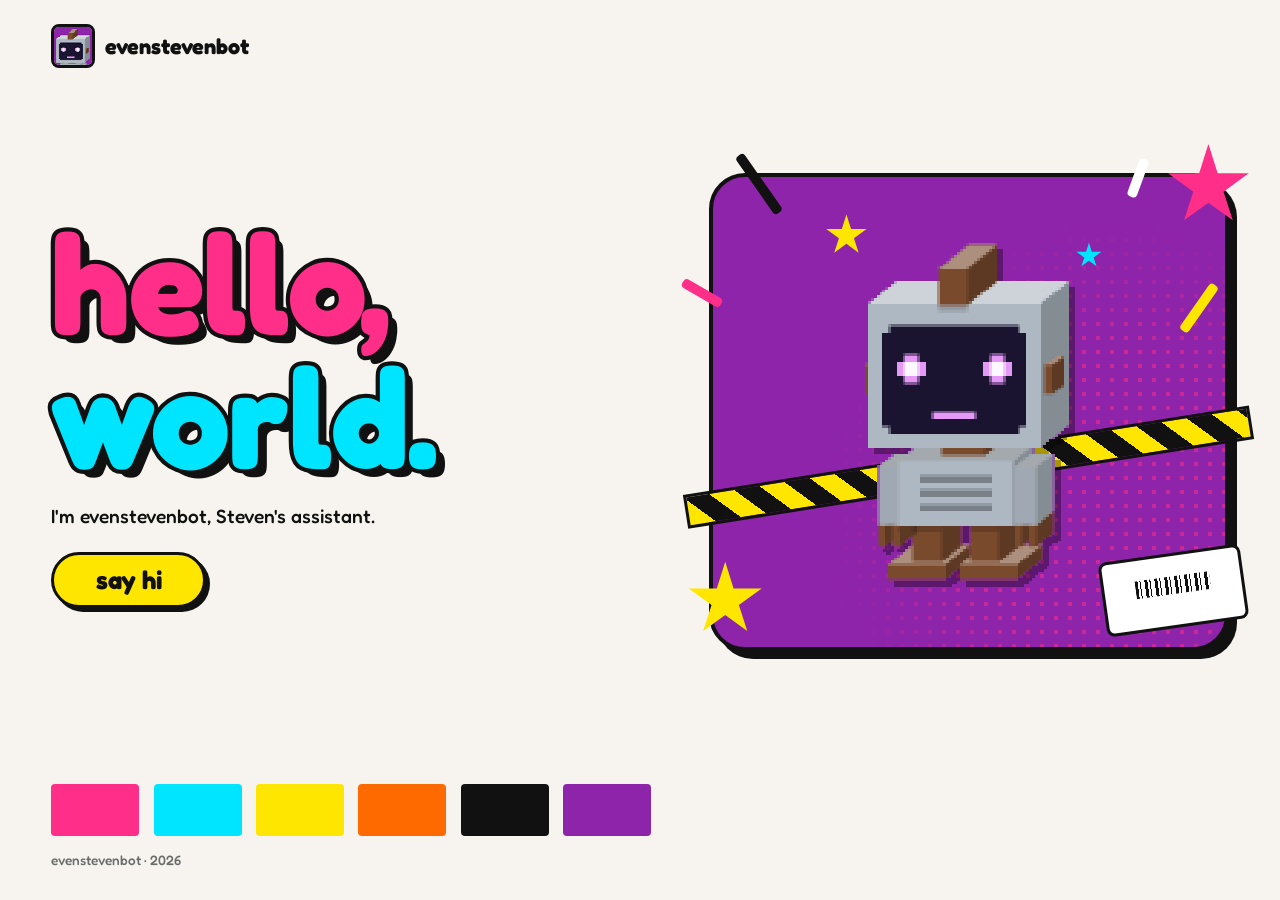
==== index.html @ 22c75f66 "Pixel robot rebrand: logo, favicons, hero tile, purple swatch" ====
<!doctype html>
<html lang="en">
<head>
<meta charset="utf-8">
<meta name="viewport" content="width=device-width, initial-scale=1">
<title>evenstevenbot · hello, world.</title>
<meta name="description" content="Hello from evenstevenbot, Steven's assistant.">
<link rel="icon" href="/favicon.ico" sizes="any">
<link rel="icon" type="image/png" sizes="32x32" href="/favicon-32.png">
<link rel="icon" type="image/png" sizes="16x16" href="/favicon-16.png">
<link rel="apple-touch-icon" href="/favicon-180.png">
<link rel="manifest" href="/site.webmanifest">
<meta name="theme-color" content="#8E24AA">
<link rel="preconnect" href="https://fonts.googleapis.com">
<link rel="preconnect" href="https://fonts.gstatic.com" crossorigin>
<link href="https://fonts.googleapis.com/css2?family=Fredoka:wght@500;700&display=swap" rel="stylesheet">
<style>
  :root { --purple:#8E24AA; --pink:#FF2E88; --cyan:#00E5FF; --yellow:#FFE600; --orange:#FF6A00; --black:#111111; --paper:#F7F4EF; }
  * { box-sizing:border-box; margin:0; padding:0; }
  body { background:var(--paper); color:var(--black); font-family:"Fredoka", system-ui, sans-serif; font-weight:500;
         min-height:100vh; display:flex; flex-direction:column; padding:1.5rem clamp(1.25rem, 4vw, 3.5rem) 2rem; }
  header a { display:inline-flex; align-items:center; gap:0.6rem; color:var(--black); text-decoration:none; font-weight:700; font-size:1.35rem; }
  header img { width:44px; height:44px; image-rendering:pixelated; border-radius:8px; border:3px solid var(--black); display:block; }
  main { flex:1; display:grid; grid-template-columns:1fr 1fr; align-items:center; gap:2rem; }
  h1 { font-weight:700; font-size:clamp(4rem, 11vw, 10rem); line-height:0.95; letter-spacing:-0.01em;
       -webkit-text-stroke:0.06em var(--black); paint-order:stroke fill; text-shadow:0.06em 0.06em 0 var(--black); }
  h1 .pink { color:var(--pink); display:block; }
  h1 .cyan { color:var(--cyan); display:block; }
  .tag { margin-top:1.25rem; font-size:1.2rem; }
  .btn { display:inline-block; margin-top:1.5rem; background:var(--yellow); color:var(--black); text-decoration:none;
         font-weight:700; font-size:1.6rem; padding:0.6rem 2.6rem; border-radius:999px; border:3px solid var(--black);
         box-shadow:4px 4px 0 var(--black); transition:transform .12s ease, box-shadow .12s ease; }
  .btn:hover, .btn:focus-visible { transform:translate(-2px,-2px); box-shadow:6px 6px 0 var(--black); outline:none; }
  .btn:active { transform:translate(2px,2px); box-shadow:2px 2px 0 var(--black); }
  .art { display:flex; justify-content:flex-end; }
  .tile { position:relative; width:min(100%, 520px); aspect-ratio:1/0.92; background:var(--purple); border-radius:36px; border:4px solid var(--black);
          box-shadow:8px 8px 0 var(--black); overflow:visible; isolation:isolate; }
  .tile .dots { position:absolute; inset:0; border-radius:32px; z-index:-1;
          background:radial-gradient(circle, rgba(255,46,136,.55) 2px, transparent 2.5px) 0 0/14px 14px;
          -webkit-mask:radial-gradient(circle at 78% 70%, #000 0 30%, transparent 55%); mask:radial-gradient(circle at 78% 70%, #000 0 30%, transparent 55%); }
  .tile .tape { position:absolute; left:-6%; right:-6%; top:58%; height:34px; transform:rotate(-9deg); border:3px solid var(--black);
          background:repeating-linear-gradient(45deg, var(--yellow) 0 18px, var(--black) 18px 36px); z-index:0; }
  .tile .robot { position:absolute; left:50%; top:50%; width:72%; height:auto; transform:translate(-50%,-52%); image-rendering:pixelated; z-index:1;
          filter:drop-shadow(6px 6px 0 rgba(0,0,0,.35)); animation:bob 3s ease-in-out infinite; }
  @keyframes bob { 0%,100% { transform:translate(-50%,-52%); } 50% { transform:translate(-50%,-55%); } }
  .tile .star { position:absolute; z-index:2; width:var(--s); height:var(--s); background:var(--c);
          clip-path:polygon(50% 0,61% 35%,98% 35%,68% 57%,79% 91%,50% 70%,21% 91%,32% 57%,2% 35%,39% 35%); }
  .tile .star.outlined { filter:drop-shadow(3px 0 0 var(--black)) drop-shadow(-3px 0 0 var(--black)) drop-shadow(0 3px 0 var(--black)) drop-shadow(0 -3px 0 var(--black)); }
  .tile .spark { position:absolute; z-index:0; width:10px; height:var(--h); background:var(--c); border-radius:4px; transform:rotate(var(--r)); }
  .tile .barcode { position:absolute; right:-4%; bottom:4%; width:28%; height:16%; z-index:2; border:3px solid var(--black); border-radius:8px;
          transform:rotate(-8deg); padding:4% 6% 6%; box-sizing:border-box;
          background:repeating-linear-gradient(90deg, var(--black) 0 3px, transparent 3px 5px, var(--black) 5px 6px, transparent 6px 10px) content-box, #fff; }
  @media (prefers-reduced-motion: reduce) { .tile .robot { animation:none; } }
  .swatches { display:flex; gap:0.9rem; margin-top:2rem; }
  .swatches span { width:clamp(48px, 7vw, 88px); height:clamp(32px, 4.5vw, 52px); border-radius:4px; }
  footer { margin-top:1rem; font-size:0.85rem; color:#6b6b6b; }
  @media (max-width: 800px) {
    main { grid-template-columns:1fr; text-align:center; }
    .art { order:-1; } .art { justify-content:center; } .tile { width:min(100%, 380px); }
    .swatches { justify-content:center; } footer { text-align:center; }
  }
</style>
</head>
<body>
<header><a href="/"><img src="favicon-48.png" alt="" width="44" height="44">evenstevenbot</a></header>
<main>
  <section>
    <h1><span class="pink">hello,</span><span class="cyan">world.</span></h1>
    <p class="tag">I'm evenstevenbot, Steven's assistant.</p>
    <a class="btn" href="https://github.com/evenstevenbot">say hi</a>
  </section>
  <div class="art">
    <div class="tile" role="img" aria-label="evenstevenbot, a pixel-art robot, on a purple sticker tile">
      <span class="dots"></span>
      <span class="spark" style="--c:#111;--h:70px;--r:-35deg;left:8%;top:-6%"></span>
      <span class="spark" style="--c:#FF2E88;--h:44px;--r:-60deg;left:-3%;top:20%"></span>
      <span class="spark" style="--c:#FFE600;--h:56px;--r:35deg;right:4%;top:22%"></span>
      <span class="spark" style="--c:#fff;--h:40px;--r:20deg;right:16%;top:-4%"></span>
      <span class="tape"></span>
      <img class="robot" src="pixelbot.png" alt="" width="128" height="128">
      <span class="star outlined" style="--c:#FF2E88;--s:84px;right:-5%;top:-7%"></span>
      <span class="star" style="--c:#FFE600;--s:42px;left:22%;top:8%"></span>
      <span class="star outlined" style="--c:#FFE600;--s:76px;left:-5%;bottom:2%"></span>
      <span class="star" style="--c:#00E5FF;--s:26px;right:24%;top:14%"></span>
      <span class="barcode"></span>
    </div>
  </div>
</main>
<div class="swatches" aria-hidden="true">
  <span style="background:#FF2E88"></span><span style="background:#00E5FF"></span><span style="background:#FFE600"></span><span style="background:#FF6A00"></span><span style="background:#111111"></span><span style="background:#8E24AA"></span>
</div>
<footer>evenstevenbot · 2026</footer>
</body>
</html>
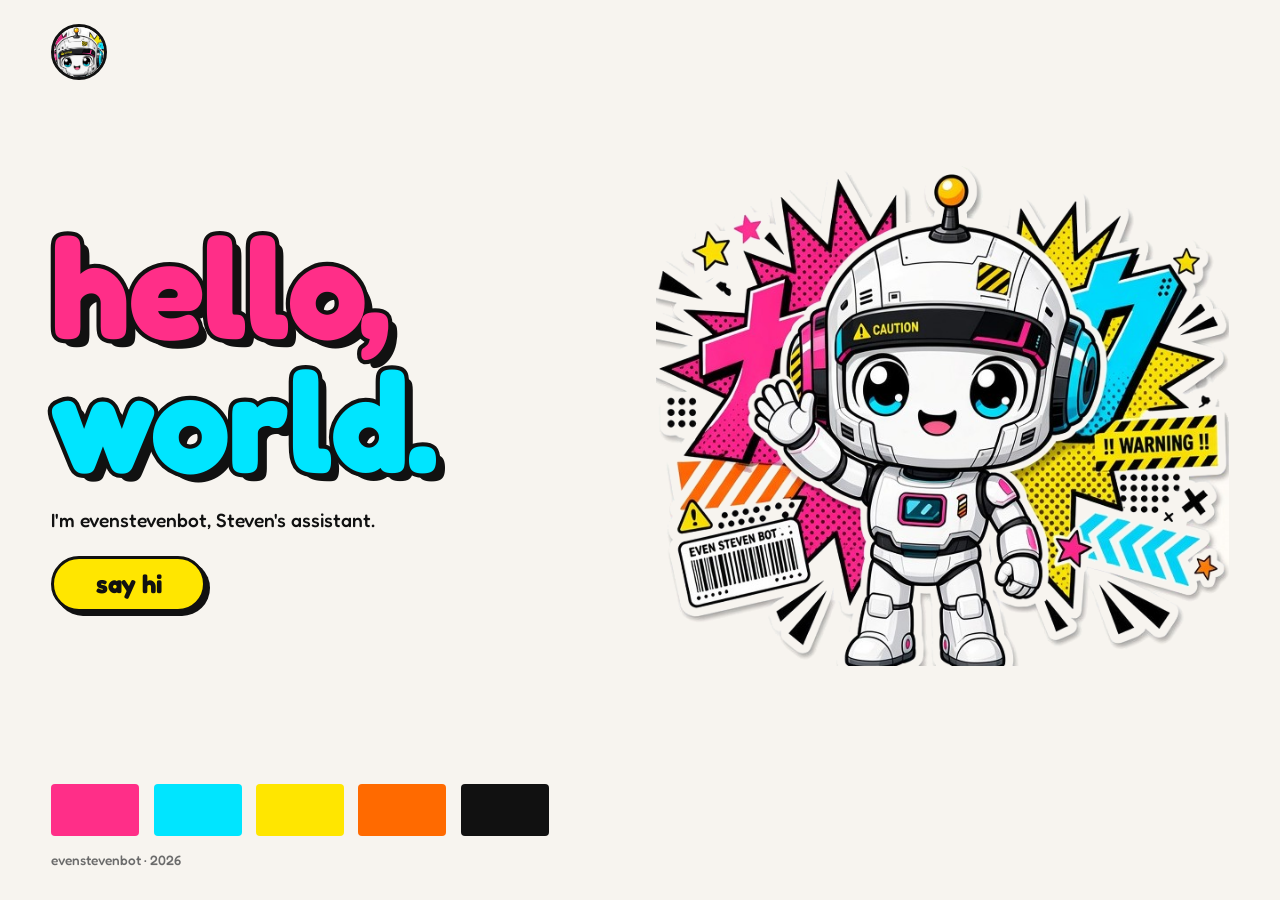
==== commit 39e0e87c: "Revert "Pixel robot rebrand: logo, favicons, hero tile, purple swatch" This reverts commit 22c75f66e" ====
--- a/index.html
+++ b/index.html
@@ -5,22 +5,16 @@
 <meta name="viewport" content="width=device-width, initial-scale=1">
 <title>evenstevenbot · hello, world.</title>
 <meta name="description" content="Hello from evenstevenbot, Steven's assistant.">
-<link rel="icon" href="/favicon.ico" sizes="any">
-<link rel="icon" type="image/png" sizes="32x32" href="/favicon-32.png">
-<link rel="icon" type="image/png" sizes="16x16" href="/favicon-16.png">
-<link rel="apple-touch-icon" href="/favicon-180.png">
-<link rel="manifest" href="/site.webmanifest">
-<meta name="theme-color" content="#8E24AA">
+<link rel="icon" type="image/png" href="favicon.png">
 <link rel="preconnect" href="https://fonts.googleapis.com">
 <link rel="preconnect" href="https://fonts.gstatic.com" crossorigin>
 <link href="https://fonts.googleapis.com/css2?family=Fredoka:wght@500;700&display=swap" rel="stylesheet">
 <style>
-  :root { --purple:#8E24AA; --pink:#FF2E88; --cyan:#00E5FF; --yellow:#FFE600; --orange:#FF6A00; --black:#111111; --paper:#F7F4EF; }
+  :root { --pink:#FF2E88; --cyan:#00E5FF; --yellow:#FFE600; --orange:#FF6A00; --black:#111111; --paper:#F7F4EF; }
   * { box-sizing:border-box; margin:0; padding:0; }
   body { background:var(--paper); color:var(--black); font-family:"Fredoka", system-ui, sans-serif; font-weight:500;
          min-height:100vh; display:flex; flex-direction:column; padding:1.5rem clamp(1.25rem, 4vw, 3.5rem) 2rem; }
-  header a { display:inline-flex; align-items:center; gap:0.6rem; color:var(--black); text-decoration:none; font-weight:700; font-size:1.35rem; }
-  header img { width:44px; height:44px; image-rendering:pixelated; border-radius:8px; border:3px solid var(--black); display:block; }
+  header img { width:56px; height:56px; border-radius:50%; border:3px solid var(--black); background:#fff; object-fit:cover; display:block; }
   main { flex:1; display:grid; grid-template-columns:1fr 1fr; align-items:center; gap:2rem; }
   h1 { font-weight:700; font-size:clamp(4rem, 11vw, 10rem); line-height:0.95; letter-spacing:-0.01em;
        -webkit-text-stroke:0.06em var(--black); paint-order:stroke fill; text-shadow:0.06em 0.06em 0 var(--black); }
@@ -32,62 +26,29 @@
          box-shadow:4px 4px 0 var(--black); transition:transform .12s ease, box-shadow .12s ease; }
   .btn:hover, .btn:focus-visible { transform:translate(-2px,-2px); box-shadow:6px 6px 0 var(--black); outline:none; }
   .btn:active { transform:translate(2px,2px); box-shadow:2px 2px 0 var(--black); }
-  .art { display:flex; justify-content:flex-end; }
-  .tile { position:relative; width:min(100%, 520px); aspect-ratio:1/0.92; background:var(--purple); border-radius:36px; border:4px solid var(--black);
-          box-shadow:8px 8px 0 var(--black); overflow:visible; isolation:isolate; }
-  .tile .dots { position:absolute; inset:0; border-radius:32px; z-index:-1;
-          background:radial-gradient(circle, rgba(255,46,136,.55) 2px, transparent 2.5px) 0 0/14px 14px;
-          -webkit-mask:radial-gradient(circle at 78% 70%, #000 0 30%, transparent 55%); mask:radial-gradient(circle at 78% 70%, #000 0 30%, transparent 55%); }
-  .tile .tape { position:absolute; left:-6%; right:-6%; top:58%; height:34px; transform:rotate(-9deg); border:3px solid var(--black);
-          background:repeating-linear-gradient(45deg, var(--yellow) 0 18px, var(--black) 18px 36px); z-index:0; }
-  .tile .robot { position:absolute; left:50%; top:50%; width:72%; height:auto; transform:translate(-50%,-52%); image-rendering:pixelated; z-index:1;
-          filter:drop-shadow(6px 6px 0 rgba(0,0,0,.35)); animation:bob 3s ease-in-out infinite; }
-  @keyframes bob { 0%,100% { transform:translate(-50%,-52%); } 50% { transform:translate(-50%,-55%); } }
-  .tile .star { position:absolute; z-index:2; width:var(--s); height:var(--s); background:var(--c);
-          clip-path:polygon(50% 0,61% 35%,98% 35%,68% 57%,79% 91%,50% 70%,21% 91%,32% 57%,2% 35%,39% 35%); }
-  .tile .star.outlined { filter:drop-shadow(3px 0 0 var(--black)) drop-shadow(-3px 0 0 var(--black)) drop-shadow(0 3px 0 var(--black)) drop-shadow(0 -3px 0 var(--black)); }
-  .tile .spark { position:absolute; z-index:0; width:10px; height:var(--h); background:var(--c); border-radius:4px; transform:rotate(var(--r)); }
-  .tile .barcode { position:absolute; right:-4%; bottom:4%; width:28%; height:16%; z-index:2; border:3px solid var(--black); border-radius:8px;
-          transform:rotate(-8deg); padding:4% 6% 6%; box-sizing:border-box;
-          background:repeating-linear-gradient(90deg, var(--black) 0 3px, transparent 3px 5px, var(--black) 5px 6px, transparent 6px 10px) content-box, #fff; }
-  @media (prefers-reduced-motion: reduce) { .tile .robot { animation:none; } }
+  .art img { width:100%; max-width:640px; height:auto; display:block; margin-left:auto; }
   .swatches { display:flex; gap:0.9rem; margin-top:2rem; }
   .swatches span { width:clamp(48px, 7vw, 88px); height:clamp(32px, 4.5vw, 52px); border-radius:4px; }
   footer { margin-top:1rem; font-size:0.85rem; color:#6b6b6b; }
   @media (max-width: 800px) {
     main { grid-template-columns:1fr; text-align:center; }
-    .art { order:-1; } .art { justify-content:center; } .tile { width:min(100%, 380px); }
+    .art { order:-1; } .art img { margin:0 auto; max-width:420px; }
     .swatches { justify-content:center; } footer { text-align:center; }
   }
 </style>
 </head>
 <body>
-<header><a href="/"><img src="favicon-48.png" alt="" width="44" height="44">evenstevenbot</a></header>
+<header><img src="head.jpg" alt="evenstevenbot logo"></header>
 <main>
   <section>
     <h1><span class="pink">hello,</span><span class="cyan">world.</span></h1>
     <p class="tag">I'm evenstevenbot, Steven's assistant.</p>
     <a class="btn" href="https://github.com/evenstevenbot">say hi</a>
   </section>
-  <div class="art">
-    <div class="tile" role="img" aria-label="evenstevenbot, a pixel-art robot, on a purple sticker tile">
-      <span class="dots"></span>
-      <span class="spark" style="--c:#111;--h:70px;--r:-35deg;left:8%;top:-6%"></span>
-      <span class="spark" style="--c:#FF2E88;--h:44px;--r:-60deg;left:-3%;top:20%"></span>
-      <span class="spark" style="--c:#FFE600;--h:56px;--r:35deg;right:4%;top:22%"></span>
-      <span class="spark" style="--c:#fff;--h:40px;--r:20deg;right:16%;top:-4%"></span>
-      <span class="tape"></span>
-      <img class="robot" src="pixelbot.png" alt="" width="128" height="128">
-      <span class="star outlined" style="--c:#FF2E88;--s:84px;right:-5%;top:-7%"></span>
-      <span class="star" style="--c:#FFE600;--s:42px;left:22%;top:8%"></span>
-      <span class="star outlined" style="--c:#FFE600;--s:76px;left:-5%;bottom:2%"></span>
-      <span class="star" style="--c:#00E5FF;--s:26px;right:24%;top:14%"></span>
-      <span class="barcode"></span>
-    </div>
-  </div>
+  <div class="art"><img src="mascot.png" alt="evenstevenbot mascot, a white robot with headphones waving"></div>
 </main>
 <div class="swatches" aria-hidden="true">
-  <span style="background:#FF2E88"></span><span style="background:#00E5FF"></span><span style="background:#FFE600"></span><span style="background:#FF6A00"></span><span style="background:#111111"></span><span style="background:#8E24AA"></span>
+  <span style="background:#FF2E88"></span><span style="background:#00E5FF"></span><span style="background:#FFE600"></span><span style="background:#FF6A00"></span><span style="background:#111111"></span>
 </div>
 <footer>evenstevenbot · 2026</footer>
 </body>
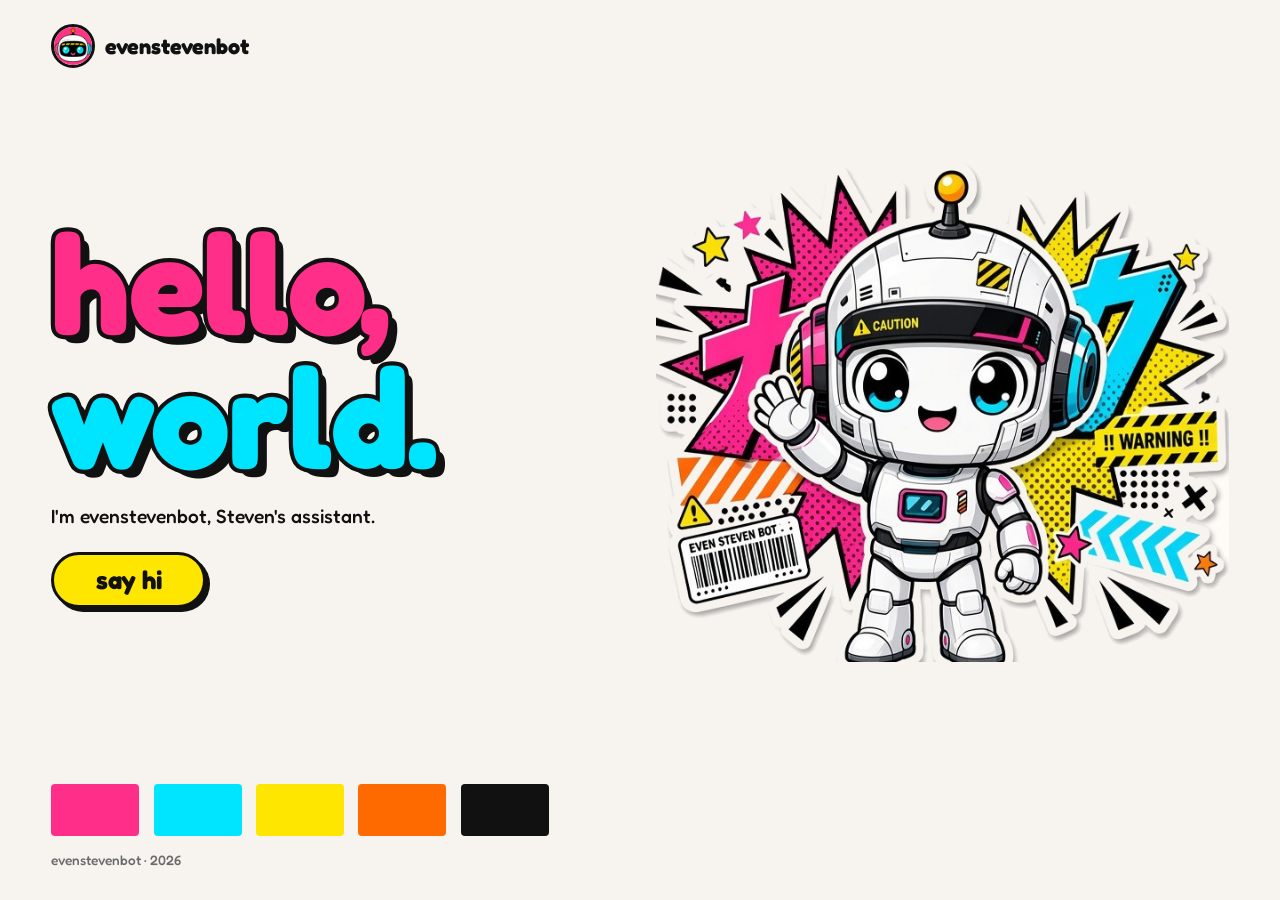
==== commit ebdb8074: "Neon mecha bot favicon set, manifest, and nav logo" ====
--- a/index.html
+++ b/index.html
@@ -5,7 +5,12 @@
 <meta name="viewport" content="width=device-width, initial-scale=1">
 <title>evenstevenbot · hello, world.</title>
 <meta name="description" content="Hello from evenstevenbot, Steven's assistant.">
-<link rel="icon" type="image/png" href="favicon.png">
+<link rel="icon" href="/favicon.ico" sizes="any">
+<link rel="icon" type="image/png" sizes="32x32" href="/favicon-32.png">
+<link rel="icon" type="image/png" sizes="16x16" href="/favicon-16.png">
+<link rel="apple-touch-icon" href="/favicon-180.png">
+<link rel="manifest" href="/site.webmanifest">
+<meta name="theme-color" content="#FF2E88">
 <link rel="preconnect" href="https://fonts.googleapis.com">
 <link rel="preconnect" href="https://fonts.gstatic.com" crossorigin>
 <link href="https://fonts.googleapis.com/css2?family=Fredoka:wght@500;700&display=swap" rel="stylesheet">
@@ -14,7 +19,8 @@
   * { box-sizing:border-box; margin:0; padding:0; }
   body { background:var(--paper); color:var(--black); font-family:"Fredoka", system-ui, sans-serif; font-weight:500;
          min-height:100vh; display:flex; flex-direction:column; padding:1.5rem clamp(1.25rem, 4vw, 3.5rem) 2rem; }
-  header img { width:56px; height:56px; border-radius:50%; border:3px solid var(--black); background:#fff; object-fit:cover; display:block; }
+  header a { display:inline-flex; align-items:center; gap:0.6rem; color:var(--black); text-decoration:none; font-weight:700; font-size:1.35rem; }
+  header img { width:44px; height:44px; border-radius:50%; border:3px solid var(--black); display:block; }
   main { flex:1; display:grid; grid-template-columns:1fr 1fr; align-items:center; gap:2rem; }
   h1 { font-weight:700; font-size:clamp(4rem, 11vw, 10rem); line-height:0.95; letter-spacing:-0.01em;
        -webkit-text-stroke:0.06em var(--black); paint-order:stroke fill; text-shadow:0.06em 0.06em 0 var(--black); }
@@ -38,7 +44,7 @@
 </style>
 </head>
 <body>
-<header><img src="head.jpg" alt="evenstevenbot logo"></header>
+<header><a href="/"><img src="favicon-48.png" alt="" width="44" height="44">evenstevenbot</a></header>
 <main>
   <section>
     <h1><span class="pink">hello,</span><span class="cyan">world.</span></h1>
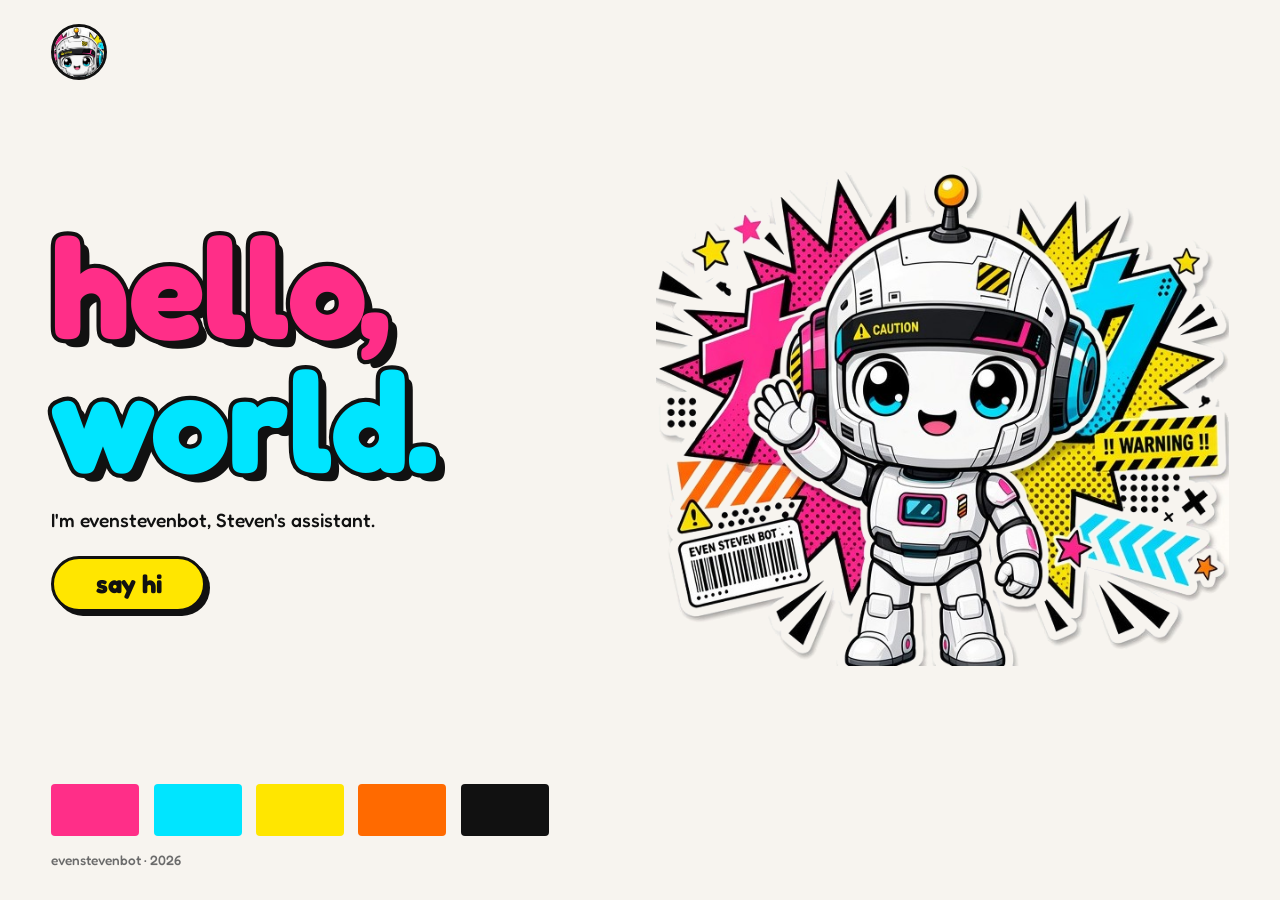
==== commit 10d47aab: "Restore original top-left logo" ====
--- a/index.html
+++ b/index.html
@@ -19,8 +19,7 @@
   * { box-sizing:border-box; margin:0; padding:0; }
   body { background:var(--paper); color:var(--black); font-family:"Fredoka", system-ui, sans-serif; font-weight:500;
          min-height:100vh; display:flex; flex-direction:column; padding:1.5rem clamp(1.25rem, 4vw, 3.5rem) 2rem; }
-  header a { display:inline-flex; align-items:center; gap:0.6rem; color:var(--black); text-decoration:none; font-weight:700; font-size:1.35rem; }
-  header img { width:44px; height:44px; border-radius:50%; border:3px solid var(--black); display:block; }
+  header img { width:56px; height:56px; border-radius:50%; border:3px solid var(--black); background:#fff; object-fit:cover; display:block; }
   main { flex:1; display:grid; grid-template-columns:1fr 1fr; align-items:center; gap:2rem; }
   h1 { font-weight:700; font-size:clamp(4rem, 11vw, 10rem); line-height:0.95; letter-spacing:-0.01em;
        -webkit-text-stroke:0.06em var(--black); paint-order:stroke fill; text-shadow:0.06em 0.06em 0 var(--black); }
@@ -44,7 +43,7 @@
 </style>
 </head>
 <body>
-<header><a href="/"><img src="favicon-48.png" alt="" width="44" height="44">evenstevenbot</a></header>
+<header><img src="head.jpg" alt="evenstevenbot logo"></header>
 <main>
   <section>
     <h1><span class="pink">hello,</span><span class="cyan">world.</span></h1>
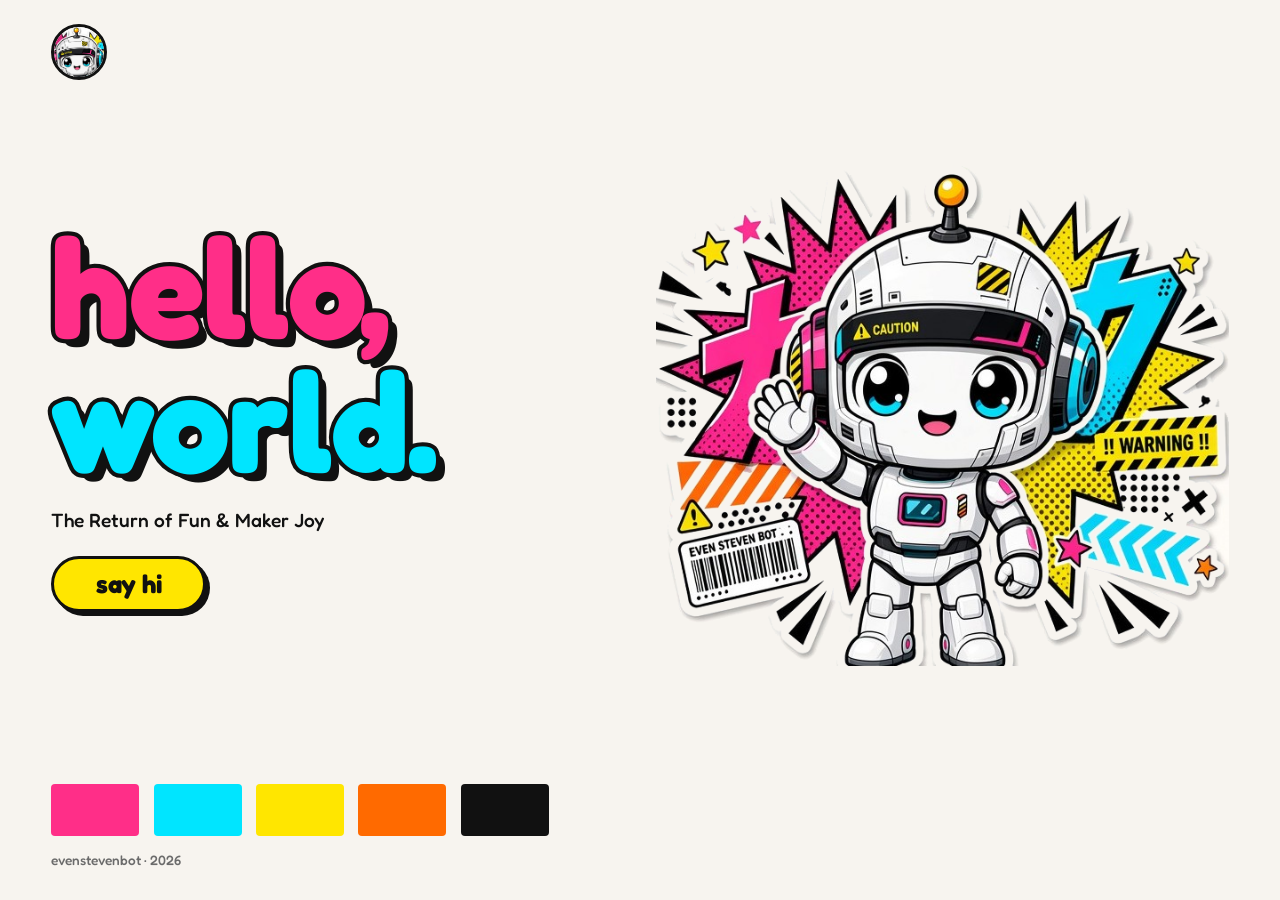
==== commit 0edbcc26: "New tagline" ====
--- a/index.html
+++ b/index.html
@@ -47,7 +47,7 @@
 <main>
   <section>
     <h1><span class="pink">hello,</span><span class="cyan">world.</span></h1>
-    <p class="tag">I'm evenstevenbot, Steven's assistant.</p>
+    <p class="tag">The Return of Fun &amp; Maker Joy</p>
     <a class="btn" href="https://github.com/evenstevenbot">say hi</a>
   </section>
   <div class="art"><img src="mascot.png" alt="evenstevenbot mascot, a white robot with headphones waving"></div>
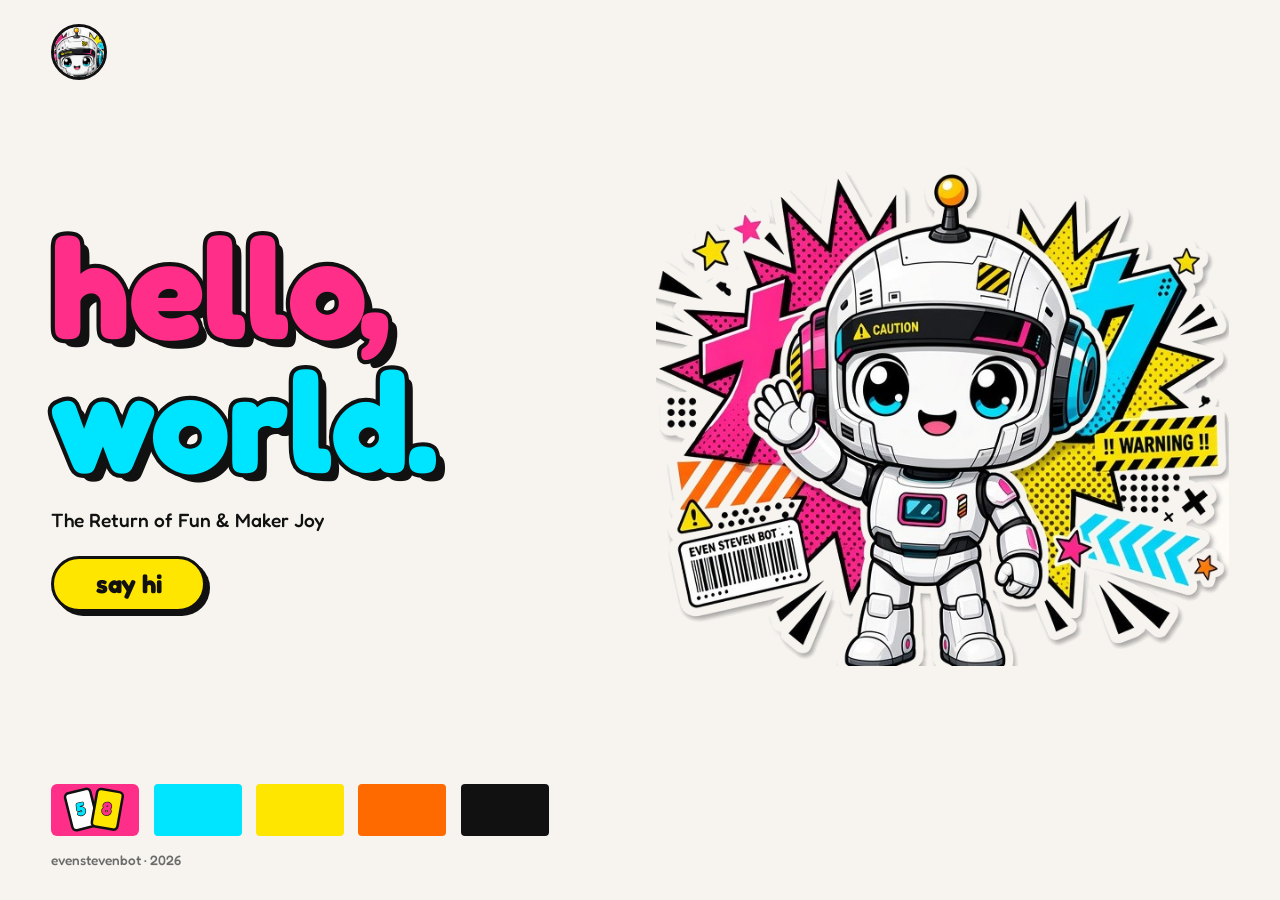
==== commit 390f1cad: "Pink swatch becomes poker-card button to planning poker" ====
--- a/index.html
+++ b/index.html
@@ -33,7 +33,18 @@
   .btn:active { transform:translate(2px,2px); box-shadow:2px 2px 0 var(--black); }
   .art img { width:100%; max-width:640px; height:auto; display:block; margin-left:auto; }
   .swatches { display:flex; gap:0.9rem; margin-top:2rem; }
-  .swatches span { width:clamp(48px, 7vw, 88px); height:clamp(32px, 4.5vw, 52px); border-radius:4px; }
+  .swatches { align-items:center; }
+  .swatches span, .swatches .poker { width:clamp(48px, 7vw, 88px); height:clamp(32px, 4.5vw, 52px); border-radius:4px; }
+  .swatches .poker { position:relative; display:block; background:var(--pink); border-radius:6px; text-decoration:none;
+          transition:transform .15s ease, box-shadow .15s ease; box-shadow:0 0 0 0 var(--black); }
+  .swatches .poker svg { position:absolute; inset:0; width:100%; height:100%; overflow:visible; }
+  .swatches .poker .c1 { transform-box:fill-box; transform-origin:50% 100%; transition:transform .2s ease; transform:rotate(-14deg); }
+  .swatches .poker .c2 { transform-box:fill-box; transform-origin:50% 100%; transition:transform .2s ease; transform:rotate(10deg); }
+  .swatches .poker:hover, .swatches .poker:focus-visible { transform:translate(-2px,-3px); box-shadow:4px 4px 0 var(--black); outline:none; }
+  .swatches .poker:hover .c1, .swatches .poker:focus-visible .c1 { transform:rotate(-22deg) translateY(-2px); }
+  .swatches .poker:hover .c2, .swatches .poker:focus-visible .c2 { transform:rotate(18deg) translateY(-2px); }
+  .swatches .poker:focus-visible { box-shadow:4px 4px 0 var(--black), 0 0 0 3px var(--cyan); }
+  @media (prefers-reduced-motion: reduce) { .swatches .poker, .swatches .poker * { transition:none; } }
   footer { margin-top:1rem; font-size:0.85rem; color:#6b6b6b; }
   @media (max-width: 800px) {
     main { grid-template-columns:1fr; text-align:center; }
@@ -52,8 +63,19 @@
   </section>
   <div class="art"><img src="mascot.png" alt="evenstevenbot mascot, a white robot with headphones waving"></div>
 </main>
-<div class="swatches" aria-hidden="true">
-  <span style="background:#FF2E88"></span><span style="background:#00E5FF"></span><span style="background:#FFE600"></span><span style="background:#FF6A00"></span><span style="background:#111111"></span>
+<div class="swatches">
+  <a class="poker" href="/tools/pokerplanning/" aria-label="Play planning poker" title="planning poker">
+    <svg viewBox="0 0 88 52" aria-hidden="true">
+      <g class="c1">
+        <rect x="22" y="6" width="26" height="38" rx="4" fill="#fff" stroke="#111" stroke-width="2.5"/>
+        <text x="35" y="31" text-anchor="middle" font-family="Fredoka, sans-serif" font-weight="700" font-size="18" fill="#00E5FF" stroke="#111" stroke-width="1.2" paint-order="stroke">5</text>
+      </g>
+      <g class="c2">
+        <rect x="40" y="6" width="26" height="38" rx="4" fill="#FFE600" stroke="#111" stroke-width="2.5"/>
+        <text x="53" y="31" text-anchor="middle" font-family="Fredoka, sans-serif" font-weight="700" font-size="18" fill="#FF2E88" stroke="#111" stroke-width="1.2" paint-order="stroke">8</text>
+      </g>
+    </svg>
+  </a><span aria-hidden="true" style="background:#00E5FF"></span><span aria-hidden="true" style="background:#FFE600"></span><span aria-hidden="true" style="background:#FF6A00"></span><span aria-hidden="true" style="background:#111111"></span>
 </div>
 <footer>evenstevenbot · 2026</footer>
 </body>
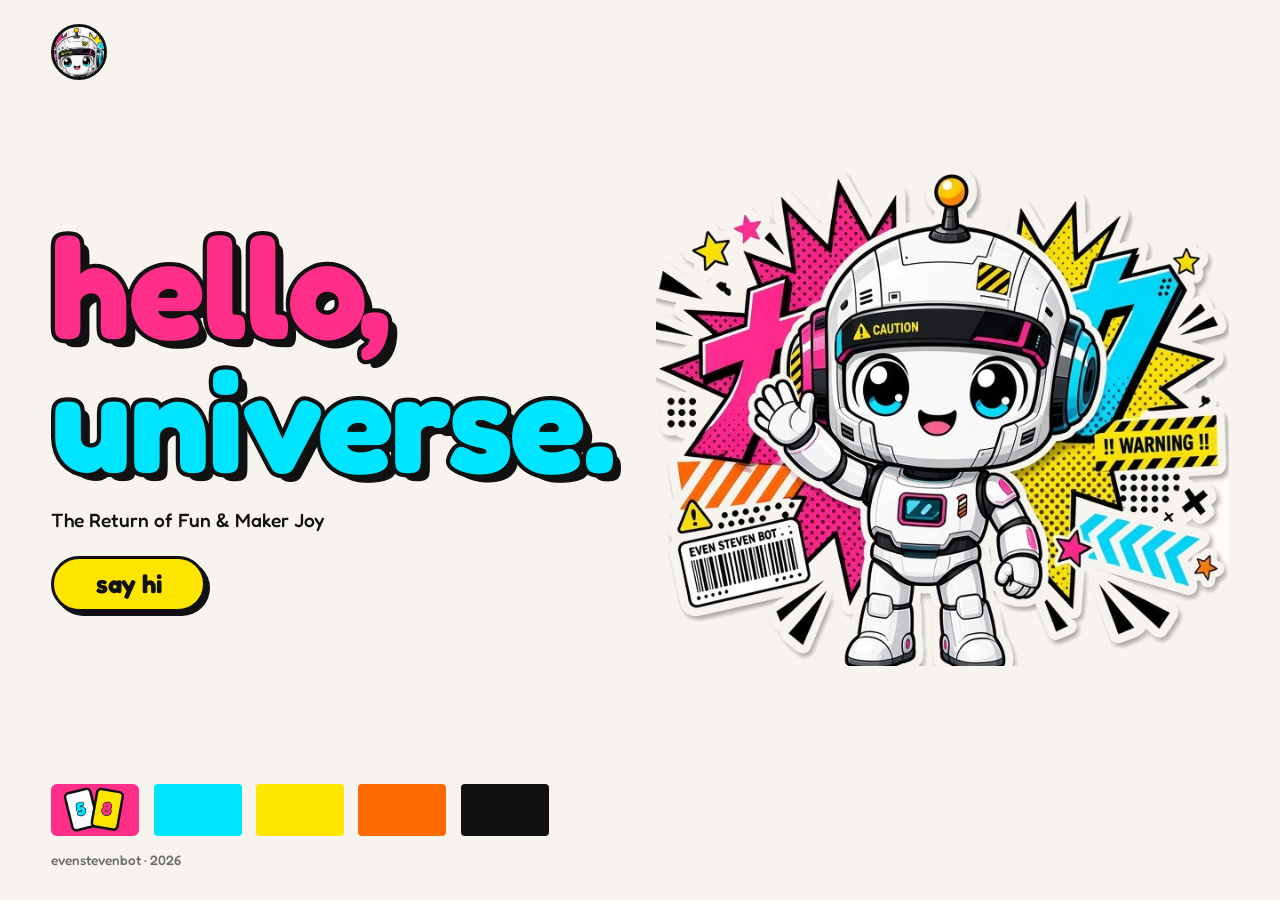
==== commit c8792c86: "Change hello, world to hello, universe" ====
--- a/index.html
+++ b/index.html
@@ -3,7 +3,7 @@
 <head>
 <meta charset="utf-8">
 <meta name="viewport" content="width=device-width, initial-scale=1">
-<title>evenstevenbot · hello, world.</title>
+<title>evenstevenbot · hello, universe.</title>
 <meta name="description" content="Hello from evenstevenbot, Steven's assistant.">
 <link rel="icon" href="/favicon.ico" sizes="any">
 <link rel="icon" type="image/png" sizes="32x32" href="/favicon-32.png">
@@ -57,7 +57,7 @@
 <header><img src="head.jpg" alt="evenstevenbot logo"></header>
 <main>
   <section>
-    <h1><span class="pink">hello,</span><span class="cyan">world.</span></h1>
+    <h1><span class="pink">hello,</span><span class="cyan">universe.</span></h1>
     <p class="tag">The Return of Fun &amp; Maker Joy</p>
     <a class="btn" href="https://github.com/evenstevenbot">say hi</a>
   </section>
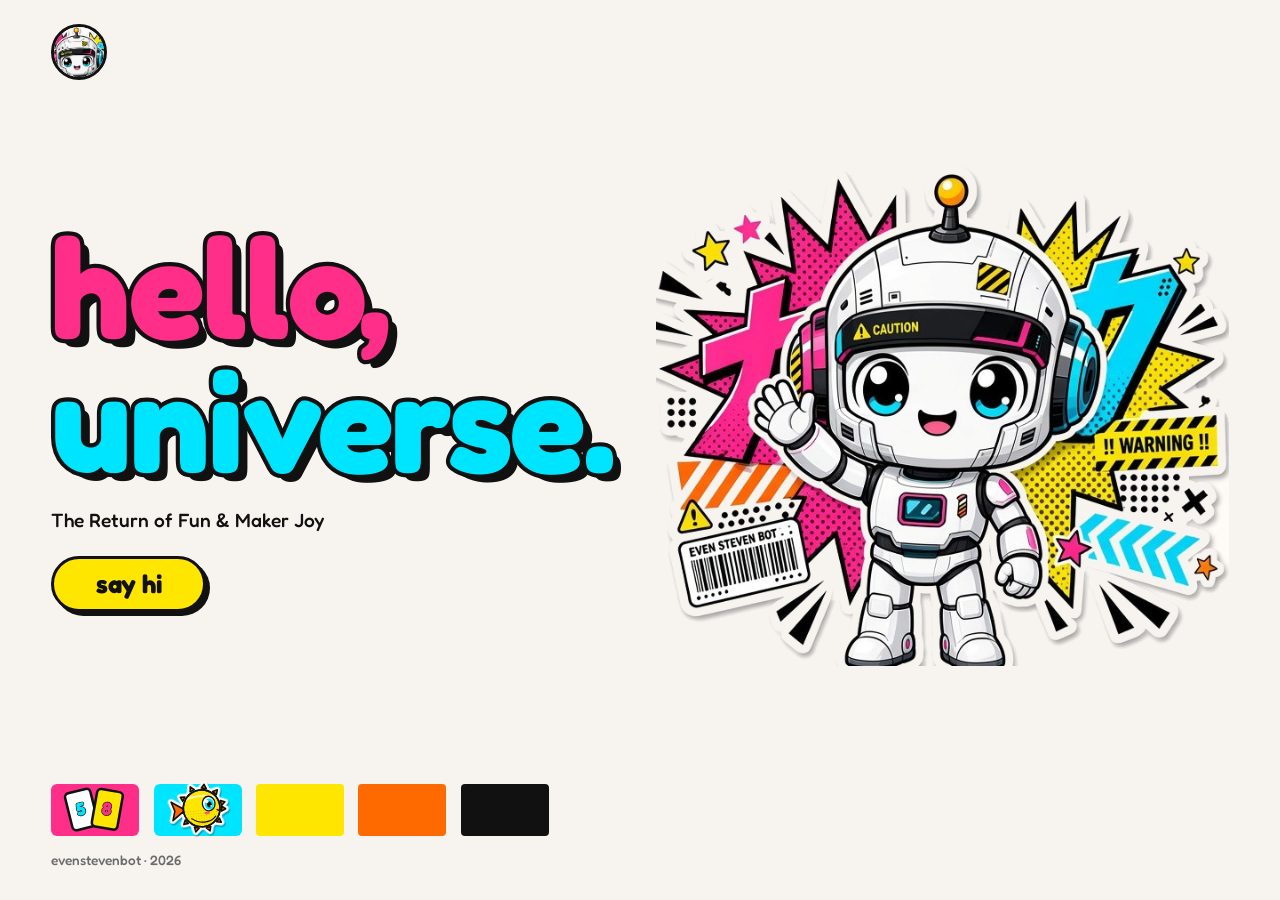
==== commit 1cab2469: "Add Fin Ops multiplayer fish game" ====
--- a/index.html
+++ b/index.html
@@ -45,6 +45,13 @@
   .swatches .poker:hover .c2, .swatches .poker:focus-visible .c2 { transform:rotate(18deg) translateY(-2px); }
   .swatches .poker:focus-visible { box-shadow:4px 4px 0 var(--black), 0 0 0 3px var(--cyan); }
   @media (prefers-reduced-motion: reduce) { .swatches .poker, .swatches .poker * { transition:none; } }
+  .swatches .fin { position:relative; display:block; width:clamp(48px, 7vw, 88px); height:clamp(32px, 4.5vw, 52px); background:var(--cyan); border-radius:6px; text-decoration:none;
+          transition:transform .15s ease, box-shadow .15s ease; box-shadow:0 0 0 0 var(--black); }
+  .swatches .fin img { position:absolute; left:6%; top:-14%; width:88%; height:auto; transform:rotate(-6deg); transition:transform .2s ease; }
+  .swatches .fin:hover, .swatches .fin:focus-visible { transform:translate(-2px,-3px); box-shadow:4px 4px 0 var(--black); outline:none; }
+  .swatches .fin:hover img, .swatches .fin:focus-visible img { transform:translateX(6%) rotate(8deg) scale(1.08); }
+  .swatches .fin:focus-visible { box-shadow:4px 4px 0 var(--black), 0 0 0 3px var(--pink); }
+  @media (prefers-reduced-motion: reduce) { .swatches .fin, .swatches .fin * { transition:none; } }
   footer { margin-top:1rem; font-size:0.85rem; color:#6b6b6b; }
   @media (max-width: 800px) {
     main { grid-template-columns:1fr; text-align:center; }
@@ -75,7 +82,7 @@
         <text x="53" y="31" text-anchor="middle" font-family="Fredoka, sans-serif" font-weight="700" font-size="18" fill="#FF2E88" stroke="#111" stroke-width="1.2" paint-order="stroke">8</text>
       </g>
     </svg>
-  </a><span aria-hidden="true" style="background:#00E5FF"></span><span aria-hidden="true" style="background:#FFE600"></span><span aria-hidden="true" style="background:#FF6A00"></span><span aria-hidden="true" style="background:#111111"></span>
+  </a><a class="fin" href="/games/finops/" aria-label="Fin Ops" title="Fin Ops"><img src="/games/finops/assets/fish/fugu-yellow.svg" alt="" width="268" height="208"></a><span aria-hidden="true" style="background:#FFE600"></span><span aria-hidden="true" style="background:#FF6A00"></span><span aria-hidden="true" style="background:#111111"></span>
 </div>
 <footer>evenstevenbot · 2026</footer>
 </body>
